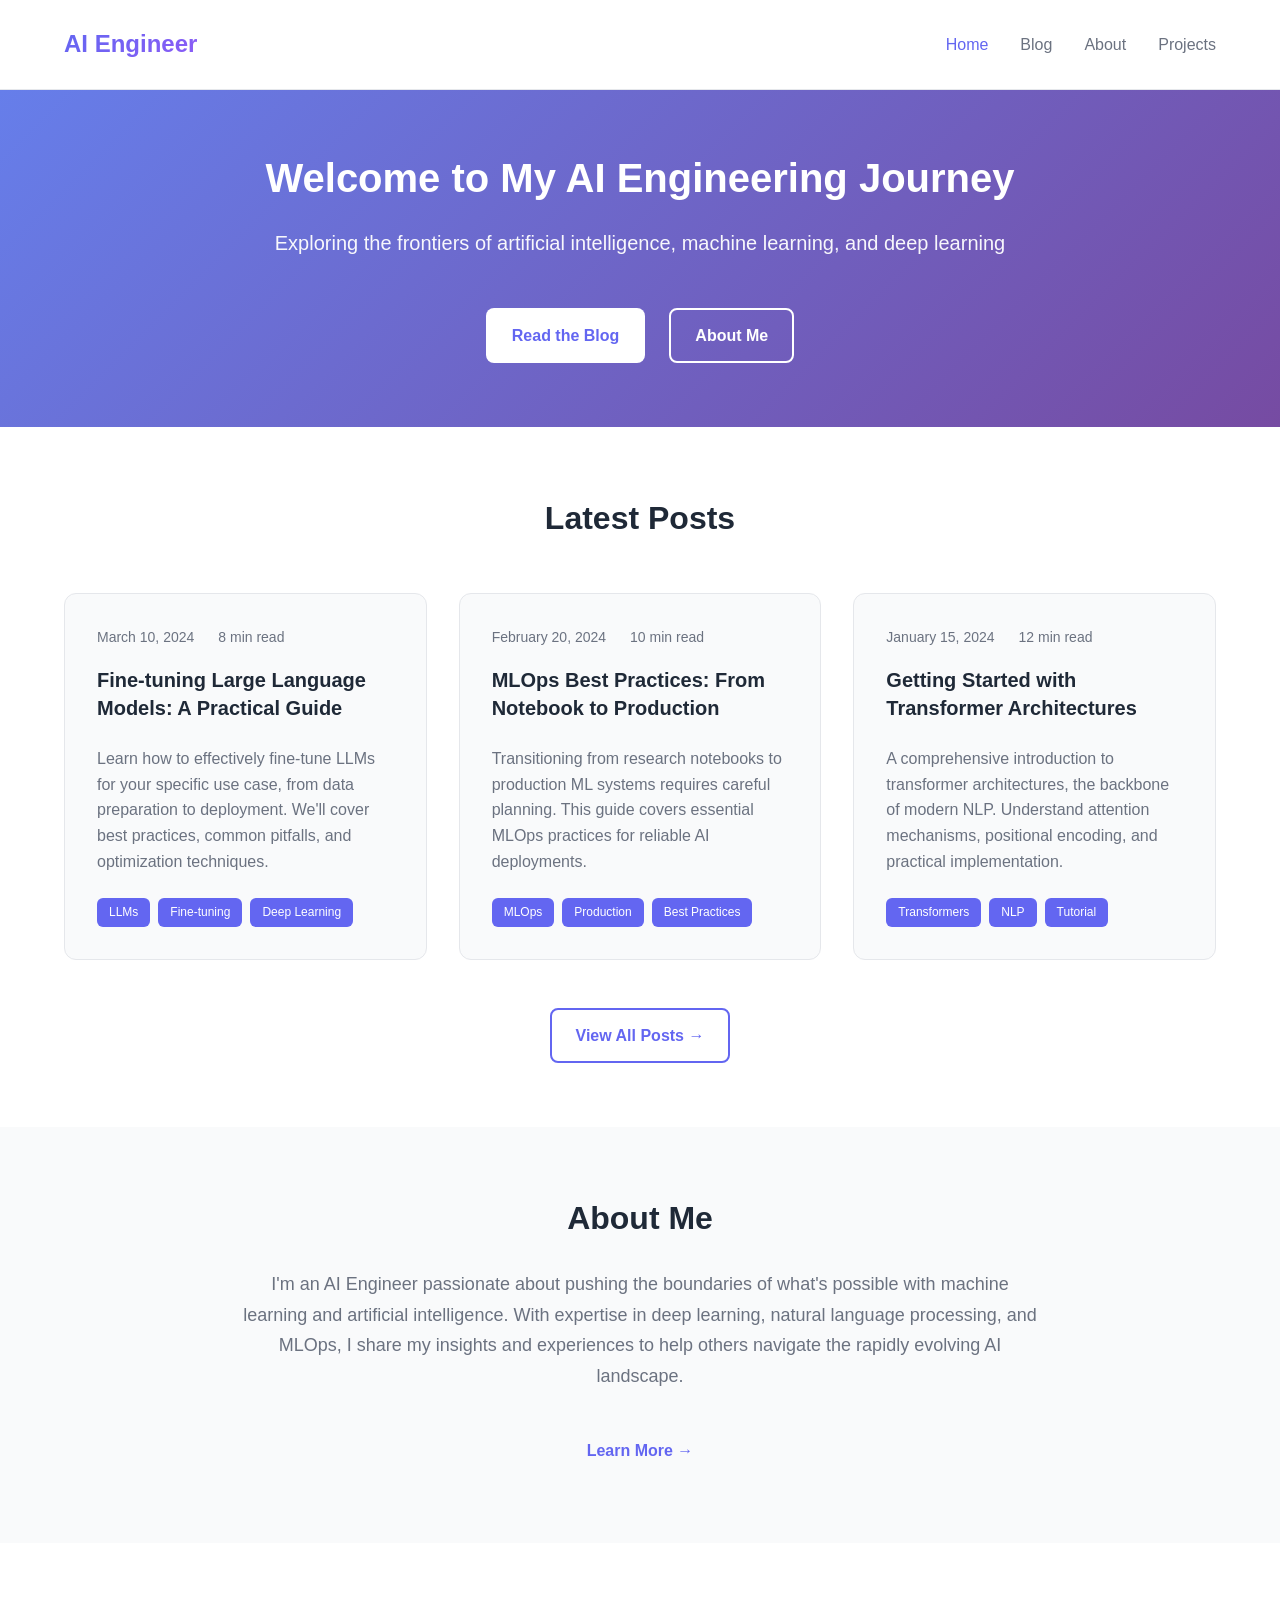
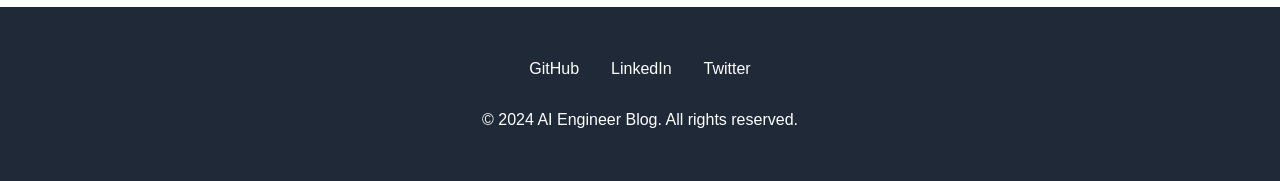
==== index.html @ 88cd5ebb "Create AI Engineer blog site with spec and complete implementation Co-authored-by: jwgwalton <793623" ====
<!DOCTYPE html>
<html lang="en">
<head>
    <meta charset="UTF-8">
    <meta name="viewport" content="width=device-width, initial-scale=1.0">
    <meta name="description" content="AI Engineer blog - Insights on machine learning, deep learning, and artificial intelligence">
    <meta name="author" content="AI Engineer">
    <title>AI Engineer Blog - Machine Learning & AI Insights</title>
    <link rel="stylesheet" href="css/style.css">
</head>
<body>
    <header class="site-header">
        <nav class="nav-container">
            <div class="logo">
                <a href="index.html">AI Engineer</a>
            </div>
            <ul class="nav-links">
                <li><a href="index.html" class="active">Home</a></li>
                <li><a href="blog/index.html">Blog</a></li>
                <li><a href="about.html">About</a></li>
                <li><a href="projects.html">Projects</a></li>
            </ul>
        </nav>
    </header>

    <main>
        <section class="hero">
            <div class="container">
                <div class="hero-content">
                    <h1>Welcome to My AI Engineering Journey</h1>
                    <p class="hero-subtitle">Exploring the frontiers of artificial intelligence, machine learning, and deep learning</p>
                    <div class="hero-cta">
                        <a href="blog/index.html" class="btn btn-primary">Read the Blog</a>
                        <a href="about.html" class="btn btn-secondary">About Me</a>
                    </div>
                </div>
            </div>
        </section>

        <section class="featured-posts">
            <div class="container">
                <h2>Latest Posts</h2>
                <div class="posts-grid">
                    <article class="post-card">
                        <div class="post-meta">
                            <span class="post-date">March 10, 2024</span>
                            <span class="post-reading-time">8 min read</span>
                        </div>
                        <h3><a href="blog/posts/2024-03-10-fine-tuning-llms.html">Fine-tuning Large Language Models: A Practical Guide</a></h3>
                        <p>Learn how to effectively fine-tune LLMs for your specific use case, from data preparation to deployment. We'll cover best practices, common pitfalls, and optimization techniques.</p>
                        <div class="post-tags">
                            <span class="tag">LLMs</span>
                            <span class="tag">Fine-tuning</span>
                            <span class="tag">Deep Learning</span>
                        </div>
                    </article>

                    <article class="post-card">
                        <div class="post-meta">
                            <span class="post-date">February 20, 2024</span>
                            <span class="post-reading-time">10 min read</span>
                        </div>
                        <h3><a href="blog/posts/2024-02-20-mlops-best-practices.html">MLOps Best Practices: From Notebook to Production</a></h3>
                        <p>Transitioning from research notebooks to production ML systems requires careful planning. This guide covers essential MLOps practices for reliable AI deployments.</p>
                        <div class="post-tags">
                            <span class="tag">MLOps</span>
                            <span class="tag">Production</span>
                            <span class="tag">Best Practices</span>
                        </div>
                    </article>

                    <article class="post-card">
                        <div class="post-meta">
                            <span class="post-date">January 15, 2024</span>
                            <span class="post-reading-time">12 min read</span>
                        </div>
                        <h3><a href="blog/posts/2024-01-15-getting-started-with-transformers.html">Getting Started with Transformer Architectures</a></h3>
                        <p>A comprehensive introduction to transformer architectures, the backbone of modern NLP. Understand attention mechanisms, positional encoding, and practical implementation.</p>
                        <div class="post-tags">
                            <span class="tag">Transformers</span>
                            <span class="tag">NLP</span>
                            <span class="tag">Tutorial</span>
                        </div>
                    </article>
                </div>
                <div class="view-all">
                    <a href="blog/index.html" class="btn btn-outline">View All Posts →</a>
                </div>
            </div>
        </section>

        <section class="about-preview">
            <div class="container">
                <div class="about-content">
                    <h2>About Me</h2>
                    <p>I'm an AI Engineer passionate about pushing the boundaries of what's possible with machine learning and artificial intelligence. With expertise in deep learning, natural language processing, and MLOps, I share my insights and experiences to help others navigate the rapidly evolving AI landscape.</p>
                    <a href="about.html" class="btn btn-link">Learn More →</a>
                </div>
            </div>
        </section>
    </main>

    <footer class="site-footer">
        <div class="container">
            <div class="footer-content">
                <div class="footer-links">
                    <a href="https://github.com/jwgwalton" target="_blank" rel="noopener noreferrer">GitHub</a>
                    <a href="https://linkedin.com" target="_blank" rel="noopener noreferrer">LinkedIn</a>
                    <a href="https://twitter.com" target="_blank" rel="noopener noreferrer">Twitter</a>
                </div>
                <p>&copy; 2024 AI Engineer Blog. All rights reserved.</p>
            </div>
        </div>
    </footer>

    <script src="js/main.js"></script>
</body>
</html>
---- css/style.css ----
/* Reset and Base Styles */
* {
    margin: 0;
    padding: 0;
    box-sizing: border-box;
}

:root {
    /* AI-themed color palette */
    --primary-color: #6366f1;
    --secondary-color: #8b5cf6;
    --accent-color: #06b6d4;
    --text-primary: #1f2937;
    --text-secondary: #6b7280;
    --background: #ffffff;
    --surface: #f9fafb;
    --border: #e5e7eb;
    --code-bg: #1e293b;
    --code-text: #e2e8f0;
    
    /* Typography */
    --font-primary: -apple-system, BlinkMacSystemFont, 'Segoe UI', Roboto, 'Helvetica Neue', Arial, sans-serif;
    --font-mono: 'Monaco', 'Courier New', monospace;
    
    /* Spacing */
    --spacing-xs: 0.5rem;
    --spacing-sm: 1rem;
    --spacing-md: 1.5rem;
    --spacing-lg: 2rem;
    --spacing-xl: 3rem;
    --spacing-2xl: 4rem;
    
    /* Border radius */
    --radius-sm: 0.375rem;
    --radius-md: 0.5rem;
    --radius-lg: 0.75rem;
    
    /* Shadows */
    --shadow-sm: 0 1px 2px 0 rgba(0, 0, 0, 0.05);
    --shadow-md: 0 4px 6px -1px rgba(0, 0, 0, 0.1);
    --shadow-lg: 0 10px 15px -3px rgba(0, 0, 0, 0.1);
}

body {
    font-family: var(--font-primary);
    color: var(--text-primary);
    background-color: var(--background);
    line-height: 1.7;
    font-size: 16px;
}

.container {
    max-width: 1200px;
    margin: 0 auto;
    padding: 0 var(--spacing-md);
}

/* Header & Navigation */
.site-header {
    background: var(--background);
    border-bottom: 1px solid var(--border);
    position: sticky;
    top: 0;
    z-index: 100;
    backdrop-filter: blur(10px);
    background-color: rgba(255, 255, 255, 0.95);
}

.nav-container {
    max-width: 1200px;
    margin: 0 auto;
    padding: var(--spacing-md);
    display: flex;
    justify-content: space-between;
    align-items: center;
}

.logo a {
    font-size: 1.5rem;
    font-weight: 700;
    color: var(--primary-color);
    text-decoration: none;
    background: linear-gradient(135deg, var(--primary-color), var(--secondary-color));
    -webkit-background-clip: text;
    -webkit-text-fill-color: transparent;
    background-clip: text;
}

.nav-links {
    display: flex;
    list-style: none;
    gap: var(--spacing-lg);
}

.nav-links a {
    text-decoration: none;
    color: var(--text-secondary);
    font-weight: 500;
    transition: color 0.2s;
    padding: 0.5rem 0;
}

.nav-links a:hover,
.nav-links a.active {
    color: var(--primary-color);
}

/* Hero Section */
.hero {
    background: linear-gradient(135deg, #667eea 0%, #764ba2 100%);
    color: white;
    padding: var(--spacing-2xl) 0;
    text-align: center;
}

.hero-content {
    max-width: 800px;
    margin: 0 auto;
}

.hero h1 {
    font-size: 2.5rem;
    font-weight: 800;
    margin-bottom: var(--spacing-md);
    line-height: 1.2;
}

.hero-subtitle {
    font-size: 1.25rem;
    margin-bottom: var(--spacing-xl);
    opacity: 0.95;
}

.hero-cta {
    display: flex;
    gap: var(--spacing-md);
    justify-content: center;
    flex-wrap: wrap;
}

/* Buttons */
.btn {
    display: inline-block;
    padding: 0.75rem 1.5rem;
    border-radius: var(--radius-md);
    text-decoration: none;
    font-weight: 600;
    transition: all 0.2s;
    border: 2px solid transparent;
}

.btn-primary {
    background: white;
    color: var(--primary-color);
}

.btn-primary:hover {
    transform: translateY(-2px);
    box-shadow: var(--shadow-lg);
}

.btn-secondary {
    background: transparent;
    color: white;
    border-color: white;
}

.btn-secondary:hover {
    background: white;
    color: var(--primary-color);
}

.btn-outline {
    background: transparent;
    color: var(--primary-color);
    border-color: var(--primary-color);
}

.btn-outline:hover {
    background: var(--primary-color);
    color: white;
}

.btn-link {
    color: var(--primary-color);
    font-weight: 600;
    text-decoration: none;
}

.btn-link:hover {
    text-decoration: underline;
}

/* Featured Posts Section */
.featured-posts {
    padding: var(--spacing-2xl) 0;
    background: var(--background);
}

.featured-posts h2 {
    font-size: 2rem;
    margin-bottom: var(--spacing-xl);
    text-align: center;
    color: var(--text-primary);
}

.posts-grid {
    display: grid;
    grid-template-columns: repeat(auto-fill, minmax(300px, 1fr));
    gap: var(--spacing-lg);
    margin-bottom: var(--spacing-xl);
}

.post-card {
    background: var(--surface);
    border: 1px solid var(--border);
    border-radius: var(--radius-lg);
    padding: var(--spacing-lg);
    transition: all 0.2s;
}

.post-card:hover {
    transform: translateY(-4px);
    box-shadow: var(--shadow-lg);
    border-color: var(--primary-color);
}

.post-meta {
    display: flex;
    gap: var(--spacing-md);
    margin-bottom: var(--spacing-sm);
    font-size: 0.875rem;
    color: var(--text-secondary);
}

.post-card h3 {
    margin-bottom: var(--spacing-md);
    font-size: 1.25rem;
    line-height: 1.4;
}

.post-card h3 a {
    color: var(--text-primary);
    text-decoration: none;
}

.post-card h3 a:hover {
    color: var(--primary-color);
}

.post-card p {
    color: var(--text-secondary);
    margin-bottom: var(--spacing-md);
    line-height: 1.6;
}

.post-tags {
    display: flex;
    gap: var(--spacing-xs);
    flex-wrap: wrap;
}

.tag {
    display: inline-block;
    padding: 0.25rem 0.75rem;
    background: var(--primary-color);
    color: white;
    font-size: 0.75rem;
    border-radius: var(--radius-sm);
    font-weight: 500;
}

.view-all {
    text-align: center;
}

/* About Preview Section */
.about-preview {
    padding: var(--spacing-2xl) 0;
    background: var(--surface);
}

.about-content {
    max-width: 800px;
    margin: 0 auto;
    text-align: center;
}

.about-content h2 {
    font-size: 2rem;
    margin-bottom: var(--spacing-md);
}

.about-content p {
    font-size: 1.125rem;
    color: var(--text-secondary);
    margin-bottom: var(--spacing-lg);
    line-height: 1.7;
}

/* Blog Page Specific */
.page-header {
    padding: var(--spacing-xl) 0;
    background: linear-gradient(135deg, var(--primary-color), var(--secondary-color));
    color: white;
    text-align: center;
}

.page-header h1 {
    font-size: 2.5rem;
    margin-bottom: var(--spacing-sm);
}

.page-header p {
    font-size: 1.125rem;
    opacity: 0.9;
}

.blog-list {
    padding: var(--spacing-2xl) 0;
}

.blog-post-item {
    background: var(--surface);
    border: 1px solid var(--border);
    border-radius: var(--radius-lg);
    padding: var(--spacing-lg);
    margin-bottom: var(--spacing-lg);
    transition: all 0.2s;
}

.blog-post-item:hover {
    transform: translateX(8px);
    box-shadow: var(--shadow-md);
    border-color: var(--primary-color);
}

/* Article Styles */
article.post-content {
    max-width: 800px;
    margin: 0 auto;
    padding: var(--spacing-2xl) var(--spacing-md);
}

article.post-content h1 {
    font-size: 2.5rem;
    margin-bottom: var(--spacing-md);
    line-height: 1.2;
}

article.post-content h2 {
    font-size: 2rem;
    margin-top: var(--spacing-xl);
    margin-bottom: var(--spacing-md);
    color: var(--text-primary);
}

article.post-content h3 {
    font-size: 1.5rem;
    margin-top: var(--spacing-lg);
    margin-bottom: var(--spacing-md);
    color: var(--text-primary);
}

article.post-content p {
    margin-bottom: var(--spacing-md);
    font-size: 1.125rem;
    line-height: 1.8;
    color: var(--text-primary);
}

article.post-content ul,
article.post-content ol {
    margin-bottom: var(--spacing-md);
    padding-left: var(--spacing-lg);
}

article.post-content li {
    margin-bottom: var(--spacing-sm);
    line-height: 1.7;
}

article.post-content code {
    background: var(--code-bg);
    color: var(--code-text);
    padding: 0.2rem 0.4rem;
    border-radius: var(--radius-sm);
    font-family: var(--font-mono);
    font-size: 0.9em;
}

article.post-content pre {
    background: var(--code-bg);
    color: var(--code-text);
    padding: var(--spacing-md);
    border-radius: var(--radius-md);
    overflow-x: auto;
    margin-bottom: var(--spacing-md);
}

article.post-content pre code {
    background: transparent;
    padding: 0;
}

article.post-content blockquote {
    border-left: 4px solid var(--primary-color);
    padding-left: var(--spacing-md);
    margin: var(--spacing-lg) 0;
    color: var(--text-secondary);
    font-style: italic;
}

.article-meta {
    text-align: center;
    margin-bottom: var(--spacing-xl);
    padding-bottom: var(--spacing-lg);
    border-bottom: 1px solid var(--border);
}

.article-meta .post-meta {
    justify-content: center;
    margin-bottom: var(--spacing-sm);
}

/* Footer */
.site-footer {
    background: var(--text-primary);
    color: white;
    padding: var(--spacing-xl) 0;
    margin-top: var(--spacing-2xl);
}

.footer-content {
    text-align: center;
}

.footer-links {
    display: flex;
    justify-content: center;
    gap: var(--spacing-lg);
    margin-bottom: var(--spacing-md);
}

.footer-links a {
    color: white;
    text-decoration: none;
    transition: color 0.2s;
}

.footer-links a:hover {
    color: var(--accent-color);
}

/* Responsive Design */
@media (max-width: 768px) {
    .hero h1 {
        font-size: 2rem;
    }
    
    .hero-subtitle {
        font-size: 1.125rem;
    }
    
    .nav-links {
        gap: var(--spacing-md);
    }
    
    .posts-grid {
        grid-template-columns: 1fr;
    }
    
    article.post-content h1 {
        font-size: 2rem;
    }
    
    article.post-content h2 {
        font-size: 1.5rem;
    }
    
    article.post-content p {
        font-size: 1rem;
    }
}

@media (max-width: 480px) {
    .nav-links {
        display: none;
    }
    
    .hero-cta {
        flex-direction: column;
        align-items: center;
    }
    
    .btn {
        width: 100%;
        max-width: 300px;
    }
}
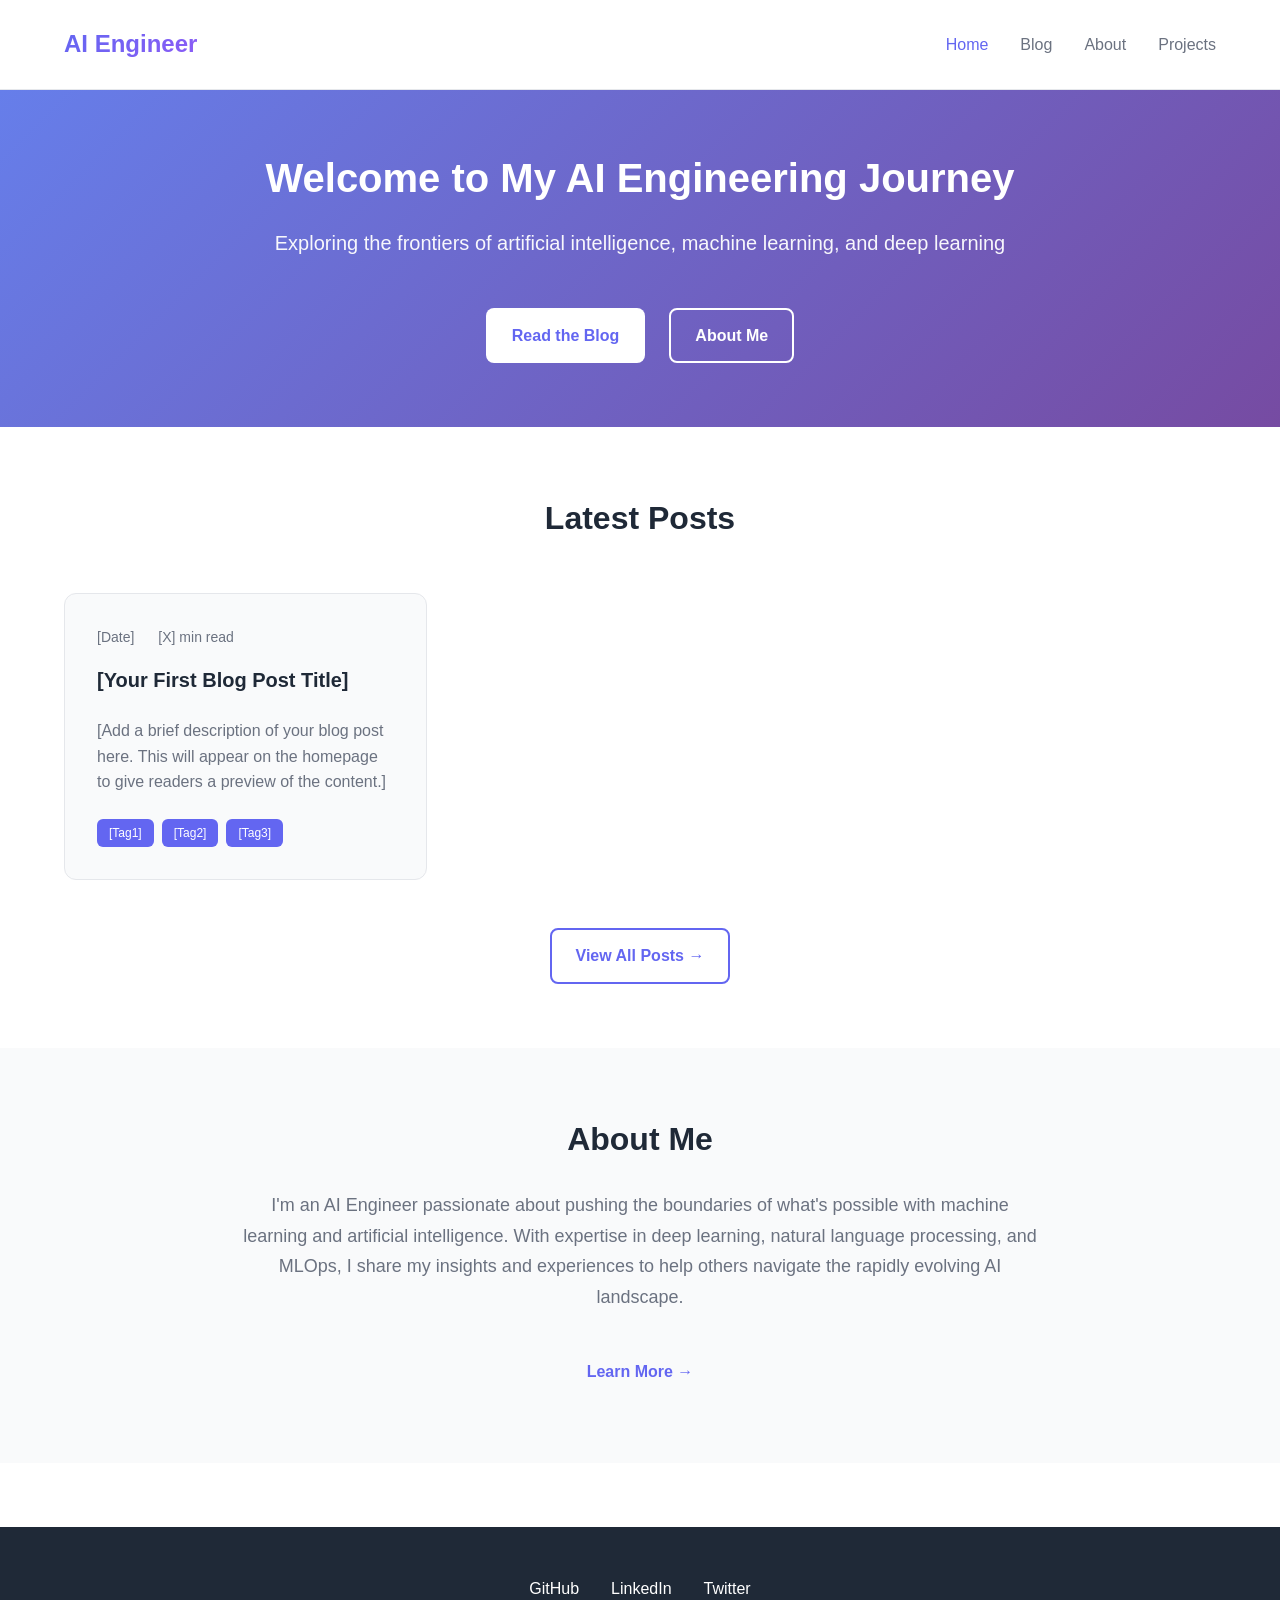
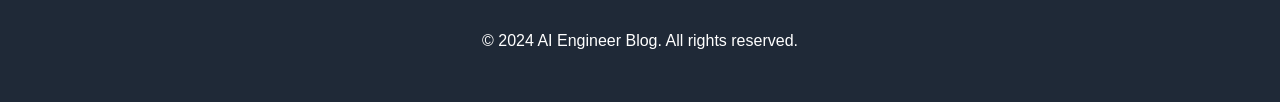
==== commit 41dd5a5b: "Remove example blog posts, add template and GitHub Actions deployment Co-authored-by: jwgwalton <793" ====
--- a/index.html
+++ b/index.html
@@ -43,43 +43,15 @@
                 <div class="posts-grid">
                     <article class="post-card">
                         <div class="post-meta">
-                            <span class="post-date">March 10, 2024</span>
-                            <span class="post-reading-time">8 min read</span>
+                            <span class="post-date">[Date]</span>
+                            <span class="post-reading-time">[X] min read</span>
                         </div>
-                        <h3><a href="blog/posts/2024-03-10-fine-tuning-llms.html">Fine-tuning Large Language Models: A Practical Guide</a></h3>
-                        <p>Learn how to effectively fine-tune LLMs for your specific use case, from data preparation to deployment. We'll cover best practices, common pitfalls, and optimization techniques.</p>
+                        <h3><a href="blog/posts/blog-post-template.html">[Your First Blog Post Title]</a></h3>
+                        <p>[Add a brief description of your blog post here. This will appear on the homepage to give readers a preview of the content.]</p>
                         <div class="post-tags">
-                            <span class="tag">LLMs</span>
-                            <span class="tag">Fine-tuning</span>
-                            <span class="tag">Deep Learning</span>
-                        </div>
-                    </article>
-
-                    <article class="post-card">
-                        <div class="post-meta">
-                            <span class="post-date">February 20, 2024</span>
-                            <span class="post-reading-time">10 min read</span>
-                        </div>
-                        <h3><a href="blog/posts/2024-02-20-mlops-best-practices.html">MLOps Best Practices: From Notebook to Production</a></h3>
-                        <p>Transitioning from research notebooks to production ML systems requires careful planning. This guide covers essential MLOps practices for reliable AI deployments.</p>
-                        <div class="post-tags">
-                            <span class="tag">MLOps</span>
-                            <span class="tag">Production</span>
-                            <span class="tag">Best Practices</span>
-                        </div>
-                    </article>
-
-                    <article class="post-card">
-                        <div class="post-meta">
-                            <span class="post-date">January 15, 2024</span>
-                            <span class="post-reading-time">12 min read</span>
-                        </div>
-                        <h3><a href="blog/posts/2024-01-15-getting-started-with-transformers.html">Getting Started with Transformer Architectures</a></h3>
-                        <p>A comprehensive introduction to transformer architectures, the backbone of modern NLP. Understand attention mechanisms, positional encoding, and practical implementation.</p>
-                        <div class="post-tags">
-                            <span class="tag">Transformers</span>
-                            <span class="tag">NLP</span>
-                            <span class="tag">Tutorial</span>
+                            <span class="tag">[Tag1]</span>
+                            <span class="tag">[Tag2]</span>
+                            <span class="tag">[Tag3]</span>
                         </div>
                     </article>
                 </div>
